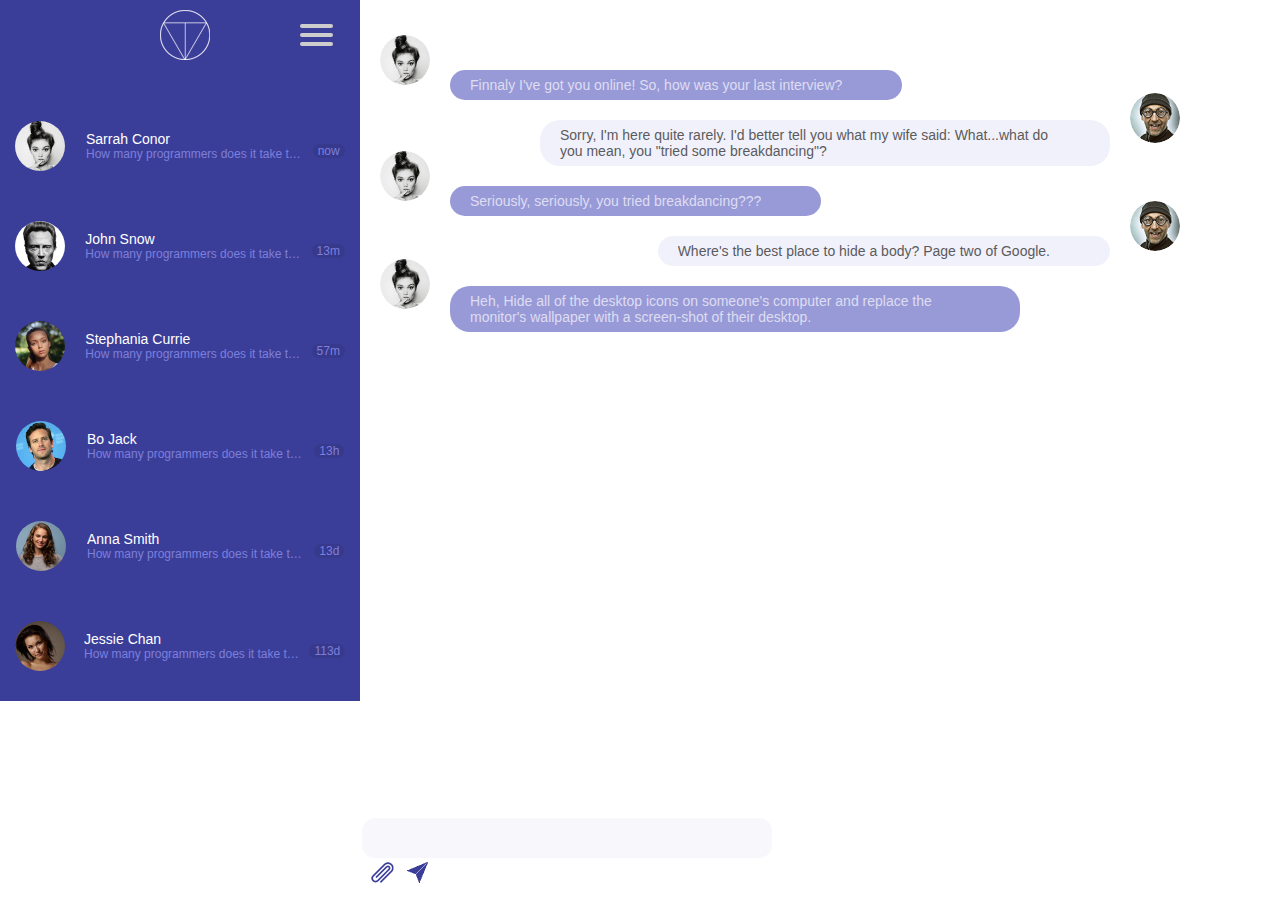
==== index.html @ f7f2d91d "redesigned last conversation in flexbox" ====
<!DOCTYPE html>
<html lang="en">
<head>
    <meta charset="UTF-8">
    <title>Chat Application</title>
    <link rel="icon" href="mg/favicon-128.png" sizes="128x128" type="image/png">
    <link href="normalize.css" rel="stylesheet" type="text/css">
    <link rel="stylesheet" href="style.css" type="text/css">
</head>
<body>
    <!-- ENTER FORM -->
    <div class="enter">
        <div class="enter-tab">
            <input type="radio" id="signin" name="enter-tab-1" checked>
            <label for="signin">Sign in</label>
            <input type="radio" id="signup" name="enter-tab-1">
            <label for="signup">Sign up</label> 
    <!-- SIGN IN FORM -->
            <div class="signin-form">
                <div class="signin-form__email">
                    <input type="email" name="email" placeholder="Email" title="Enter your email" required/>
                </div>
                <div class="signin-form__password">
                    <input type="password" name="password" placeholder="Password" title="Enter your password" required/>
                </div>
                <div class="signin-form__button">
                    <label for="signin">
                        <input type="submit" name="signin" value="Sign in">
                    </label>
                </div>
                <div class="signin-form__recovery">
                    <a href="">Forgot your password?</a>
                </div>
            </div>
    <!-- SIGN UP FORM -->
            <div class="signup-form">
                <div class="signup-form__email">
                    <input type="email" name="email" placeholder="email" title="Enter your email" required/>
                </div>
                <div class="signup-form__fullname">
                    <input type="text" name="firstname" placeholder="first name" title="Enter your first name" required/>
                </div>
                <div class="signup-form__fullname">
                    <input type="text" name="lastdname" placeholder="last name" title="Enter your last name" required/>
                </div>
                <div class="signup-form__password">
                    <input type="password" name="password" placeholder="password" title="Enter your password" required/>
                </div>
                <div class="signup-form__password">
                    <input type="password" name="confirm-password" placeholder="confirm password" title="Confirm your password" required/>
                </div>
                <div class="signup-form__button">
                    <label for="signup">
                        <input type="submit" name="signup" value="Sign up">
                    </label>
                </div>
            </div>
        </div>
    </div> 
    
    <!-- END OF ENTER FORM -->
    
    <!-- CHAT -->
    <div class="chat">
    <!-- NAVIGATION -->
     <div class="chat-nav">
        <div class="chat__logo">
            <img class="logo" src="img/logotriangle.png" alt="chat logo"></img>
        </div>
        <!-- HAMBURGER MENU -->    
        <nav class="menu-show">
            <input type="checkbox"/>
            <span></span>
            <span></span>
            <span></span>
            <ul class="menu">
                <a href="#"><li>Profile</li></a>
                <a href="#"><li>Contacts</li></a>
                <a href="#"><li>Settings</li></a>
                <a href="#"><li>Sign out</li></a>
            </ul>
        </nav>
        <!-- Chat conversation list -->
        <nav class="chat-conv">
            <ul class="chat-conv__list">
                <li class="chat-conv__item">
                    <div class="chat-conv__image">
                         <img src="img/user2.png" class="chat-conv__photo" alt="conversation user avatar"></img>
                    </div>
                    <div class="chat-conv__message">
                         <h4 class="chat-conv__user_name">Sarrah Conor</h4>
                         <p class="chat-conv__preview">How many programmers does it take to...</p>
                    </div>
                    <time class="chat-conv__time">now</time>
                </li>
                <li class="chat-conv__item">
                    <div class="chat-conv__image">
                         <img src="img/user3.png" class="chat-conv__photo" alt="conversation user avatar"></img>
                    </div>
                    <div class="chat-conv__message">
                         <h4 class="chat-conv__user_name">John Snow</h4>
                         <p class="chat-conv__preview">How many programmers does it take to...</p>
                    </div>
                    <time class="chat-conv__time">13m</time>
                </li>
                <li class="chat-conv__item">
                    <div class="chat-conv__image">
                         <img src="img/user4.png" class="chat-conv__photo" alt="conversation user avatar"></img>
                    </div>
                    <div class="chat-conv__message">
                         <h4 class="chat-conv__user_name">Stephania Currie</h4>
                         <p class="chat-conv__preview">How many programmers does it take to...</p>
                    </div>
                    <time class="chat-conv__time">57m</time>
                </li>
                <li class="chat-conv__item">
                    <div class="chat-conv__image">
                         <img src="img/user5.png" class="chat-conv__photo" alt="conversation user avatar"></img>
                    </div>
                    <div class="chat-conv__message">
                         <h4 class="chat-conv__user_name">Bo Jack</h4>
                         <p class="chat-conv__preview">How many programmers does it take to...</p>
                    </div>
                    <time class="chat-conv__time">13h</time>
                </li>
                <li class="chat-conv__item">
                    <div class="chat-conv__image">
                         <img src="img/user6.png" class="chat-conv__photo" alt="conversation user avatar"></img>
                    </div>
                    <div class="chat-conv__message">
                         <h4 class="chat-conv__user_name">Anna Smith</h4>
                         <p class="chat-conv__preview">How many programmers does it take to...</p>
                    </div>
                    <time class="chat-conv__time">13d</time>
                </li>
                <li class="chat-conv__item">
                    <div class="chat-conv__image">
                         <img src="img/user7.png" class="chat-conv__photo" alt="conversation user avatar"></img>
                    </div>
                    <div class="chat-conv__message">
                         <h4 class="chat-conv__user_name">Jessie Chan</h4>
                         <p class="chat-conv__preview">How many programmers does it take to...</p>
                    </div>
                    <time class="chat-conv__time">113d</time>
                </li>
            </ul>
        </nav>
     </div>
     <!-- MESSAGING -->
     <div class="chat-main">
         <div class="chat-main__messaging">
            <div class="chat-main__item">
                <div class="chat-main__user">
                    <img src="img/user2.png" class="chat-main__photo" alt="user profile image"></img> 
                </div>
                <div class="chat-main-message">
                    <div class="chat-main-message__text">
                        Finnaly I've got you online! 
                        So, how was your last interview? 
                    </div>
                </div>
                 <div class="chat-main-message__time">
                        13:58
                </div>
            </div>
            <div class="chat-main__item">
                <div class="chat-main__user">
                    <img src="img/user1.png" class="chat-main__photo" alt="user profile image"></img> 
                </div>
                <div class="chat-main-message">
                    <div class="chat-main-message__text">
                        Sorry, I'm here quite rarely. I'd better tell you what my wife said:
                        What...what do you mean, you "tried some breakdancing"?
                    </div>
                </div>
                <div class="chat-main-message__time">
                        14:02
                </div>
            </div>
            <div class="chat-main__item">
                <div class="chat-main__user">
                    <img src="img/user2.png" class="chat-main__photo" alt="user profile image"></img> 
                </div>
                <div class="chat-main-message">
                    <div class="chat-main-message__text">
                        Seriously, seriously, you tried breakdancing???
                    </div>
                </div>
                <div class="chat-main-message__time">
                        14:03
                </div>
            </div>
            <div class="chat-main__item">
                <div class="chat-main__user">
                    <img src="img/user1.png" class="chat-main__photo" alt="user profile image"></img> 
                </div>
                <div class="chat-main-message">
                    <div class="chat-main-message__text">
                        Where's the best place to hide a body?
                        Page two of Google.   
                    </div>
                </div>
                <div class="chat-main-message__time">
                        16:36
                </div>
            </div>
            <div class="chat-main__item">
                <div class="chat-main__user">
                    <img src="img/user2.png" class="chat-main__photo" alt="user profile image"></img> 
                </div>
                <div class="chat-main-message">
                    <div class="chat-main-message__text">
                        Heh, Hide all of the desktop icons on someone's computer 
                        and replace the monitor's wallpaper with a screen-shot of their desktop.
                    </div>
                </div>
                <div class="chat-main-message__time">
                        16:38
                </div>
            </div>
        <!-- Sending message -->
            <form class="chat-main-send">
				<div contenteditable="true" class="chat-main-send__message" placeholder="Type something..."></div>
				<label for="attached_file">
                    <img class="attach_file_icon" src="img/attach.png"/>
                    <input type="file" name="attached_file" class="chat-main__attechment"/>
                </label>
				<input class="chat-main-send__button" type="image"  src="img/send-button.png" alt="Send"/>
			</form>
         </div>
     </div>
    </div>
</body>
</html>
---- style.css ----
/* styles for enter form*/
body
{
    margin: 0;
    padding: 0;
    color: #cdcdcd;
    font-family: "Avenir Next", "Avenir", sans-serif;
    background-color: #ffffff;
}
.enter {
    display: none; /* temporary hide */
    position: absolute;
    background-color: rgba(205, 205, 205, 0.7);
    width: 100%;
    height: 100%;
    z-index: 10;
}
.enter-tab {
    max-width: 60%;
    float: none;
    list-style: none;
    padding: 0;
    margin: 75px auto;
    border-bottom: 4px solid #3B3E99;
}
.enter-tab:after {
    content: '';
    display: table;
    clear: both;
}
.enter-tab input[type=radio] {
    display:none;
}
.enter-tab>label {
    display: block;
    float: left;    
    width: 50%;
    color: #989AD7;
    font-size: 30px;
    font-weight: normal;
    text-decoration: none;
    text-align: center;
    line-height: 2;
    outline: none;
    cursor: pointer;
    box-shadow: inset 0 4px #989AD7;
    border-bottom: 4px solid #989AD7;
    transition: all 0.5s;
    background-color: #ffffff;
}

.enter-tab>label:hover {
    color: #3B3E99;
    box-shadow: inset 0 4px #3B3E99;
    border-bottom: 4px solid #3B3E99;
}
.signin-form, .signup-form {
    display: none;
    width: 100%;
    float: left;
    padding: 15px;
    box-sizing: border-box;
    background-color:#ffffff;
}
/* bouncing animation*/
.signin-form * {
    animation: scale 0.7s ease-in-out;
}
.signup-form * {
    animation: scale 0.7s ease-in-out;
}
@keyframes scale {
  0% {
    transform: scale(0.9);
    opacity: 0;
    }
  50% {
    transform: scale(1.01);
    opacity: 0.5;
    }
  100% {
    transform: scale(1);
    opacity: 1;
  }
}
/* Appear */
.enter-tab #signin:checked + label,
.enter-tab #signup:checked + label {
    background: #ffffff;
    box-shadow: inset 0 4px #3B3E99;
    border-bottom: 4px solid #3B3E99;
    color: #3B3E99;
}
 
#signin:checked ~ .signin-form,
#signup:checked ~ .signup-form {
    display: block;
}
/* Input styles */
.signin-form>div, .signup-form>div {
    color: #2c4160;
    max-width: 80%;
    font-size: 20px;
    margin: auto;
    padding: 10px;
    text-align: center;
}
.signin-form input, .signup-form input {
    border: 4px solid #989AD7;
    margin: 0px;
    height: 32px;
    min-width: 280px;
    outline: none;
    font-size: 18px;
    box-sizing: border-box;
}
.signup-form__button input, .signin-form__button input {
    border: 4px solid #989AD7;
    margin: 0px;
    height: 32px;
    min-width: 280px;
    font-size: 18px;
    background-color: #989AD7;
    color: #3B3E99;
    box-sizing: border-box;
}
.signin-form__recovery {
    margin-top: 5px;
    padding: 0;
    border: 0;
}
.signin-form__recovery a {
    font-size: 12px;
    text-decoration: none;
    color: #F8F8FC;
    cursor: default;

}
/* Chat styles */
.chat {
    display: flex;
    height: 100%;
    min-width: 600px;
    max-width: 1200px;
}
/* Navigation styles*/
.chat-nav {
    background: #3B3E99;
    width: 30%;
    max-width: 380px;
    height: 100%
}
.chat__logo {
    margin: 10px 160px 10px 160px;
}
.logo {
    width: 50px;
    height: 50px;
}

/* Chat conversations styles */
.chat-conv {
    max-width: 380px;
    overflow-y: auto;
    display: flex;
}
.chat-conv__list {
    list-style: none;
    margin: 0;
    padding: 0;
    width: 100%;
    
}
.chat-conv__item {
    width: 100%;
    display: flex;
    height: 100px;
    justify-content: space-around;
}
.chat-conv__image {
    flex-shrink: 0;
    height: 50px;
    margin: 20px 10px;
}
.chat-conv__image>img {
    border-radius: 50%;
    width: 50px;
    height: 50px;
}
.chat-conv__message {
    flex-grow: 0;
    max-width: 60%;
}
.chat-conv__preview {
    flex-grow: 0;
    max-width: 220px;
    overflow: hidden;
    text-overflow: ellipsis;
    white-space: nowrap;
}
.chat-conv__item:hover {
    background: #F23F79;
    color: #ffffff;
}
.chat-conv__message h4 {
    color: #ffffff;
    flex-grow: 0;
    font-weight: normal;
    font-size: 14px;
    margin: 30px 0 0 0;
    max-width: 220px;
    overflow: hidden;
    text-overflow: ellipsis;
    
}
.chat-conv__message p {
    font-size: 12px;
    color: #7D7FDC;
    margin: 0;
}
.chat-conv__time {
    align-self: center;
    flex-direction: column;
    border-radius: 15px;
    background: #37398D;
    color: #7D7FDC;
    font-size: 12px;
    margin-right: 10px;
    max-width: 50px;
    padding: 0 5px;
    text-align: center;
}

/* Hamburger menu */
.menu-show {
    display: block;
    position: relative;
    top: -50px;
    left: 300px;
    z-index: 1;
}
.menu-show input {
    display: block;
    width: 40px;
    height: 32px;
    position: absolute;
    top: -7px;
    left: -5px;
    cursor: default;
    opacity: 0; 
    z-index: 2;
}
.menu-show span {
    display: block;
    width: 33px;
    height: 4px;
    margin-bottom: 5px;
    position: relative;
      
    background: #cdcdcd;
    border-radius: 3px;
      
    z-index: 1;
      
    transform-origin: 4px 0px;
      
    transition: transform 0.5s cubic-bezier(0.77,0.2,0.05,1.0),
                background 0.5s cubic-bezier(0.77,0.2,0.05,1.0),
                opacity 0.55s ease;
}
.menu-show span:first-child {
    transform-origin: 0% 0%;
}

.menu-show span:nth-last-child(2) {
    transform-origin: 0% 100%;
}
/* Transform hamburger into the cross */
.menu-show input:checked ~ span {
    opacity: 1;
    transform: rotate(45deg) translate(-2px, -1px);
    background: #cdcdcd;
}
.menu-show input:checked ~ span:nth-last-child(2) {
    opacity: 1;
    transform: rotate(-45deg) translate(0, -1px);
}
/* Hidding the middle piece of a hamburger */
.menu-show input:checked ~ span:nth-last-child(3) {
    opacity: 0;
    transform: rotate(0deg) scale(0.2, 0.2);
}
.menu {
    display: none;
    position: absolute;
    width: 300px;
    margin: -50px 0 0 0;
    padding-top: 125px;
    background: #ededed;
    list-style-type: none;
    /*   Some animation for menu
    transform-origin: 0% 0%;
    transform: translate(-100%, 0);
      
    transition: transform 0.5s cubic-bezier(0.77,0.2,0.05,1.0);*/
}

.menu li {
    padding: 10px 0;
    font-size: 22px;
}
.menu-show input:checked ~ ul {
    transform: scale(1.0, 1.0);
    opacity: 1;
}

/* Messaging field styles */
.chat_main {
    flex-grow: 1;
    width: 100%;
    max-width: 1200px;
}
.chat-main__messaging {
    position: relative;
	overflow: hidden;
	margin: 0 auto;
	padding: 50px 0;
	max-width: 940px;	
	font-size: 0;
}
.chat-main__item {
    position: relative;
	margin: 20px 0 20px 20px; 
	padding:0 180px 0 70px;
}
.chat-main__item:nth-child(even) {
    text-align:right;
    margin: 20px 20px 20px 0;
	padding:0 70px 0 180px;
}
.chat-main__user {
    position:absolute;
	top:50%;
	left:0;
	margin-top:-50px;
	overflow: hidden;
	width: 50px;
	height: 50px;
	border-radius: 50%;
	background: #DAADAE7;
	vertical-align: middle;
}
.chat-main__photo {
    position: absolute;
	top: 0;
	left: 0;
	width: 100%;
	border-radius: 50%;
	transition: all 200ms ease-in-out;
}
.chat-main__user:hover .chat-main__photo {
    top: -15%;
	left: -15%;
	width: 120%;
	height: 120%;
}
.chat-main__item:nth-child(even) .chat-main__user {
    left: auto;
    right: 0;
}
.chat-main-message {
    display: inline-block;
	position: relative;
	padding: 7px 20px;
	border-radius: 20px;
	background: #989AD7;
	vertical-align: middle;
	font-size: 14px;
	color: #DEDDF2;
	text-align:left;
}
.chat-main__item:nth-child(even) .chat-main-message {
	background: #F1F1FB;
	color: #5B5B5D;
}
.chat-main-message__time {
    float: right;
	margin: 0 0 0 10px;
	color: #8b8dc4;
	font-weight: normal;
}
.chat-main-message__text {
    overflow: hidden;
	margin: 0 40px 0 0;
	white-space: normal;
}
.chat-main-send {
    position: fixed;
    bottom: 5px;
    width: 100%;
    margin: 10px auto;
}

.chat-main-send__button {
    margin-left: 10px;
    width: 25px;
}
.chat-main-send__message {
    font-size: 14px;
    color: #8b8dc4;
    max-height: 100px;
    min-height: 30px;
    max-width: 400px;
    overflow: auto;
    outline: none;
    padding: 5px;
    background: #F8F8FC;
    border-radius: 15px;
    border: 2px solid #ffffff;
}
/* Replacing input with icon */
.chat-main__attechment {
    display: none;
}
.attach_file_icon {
    margin-left: 10px;
    width: 25px;
}
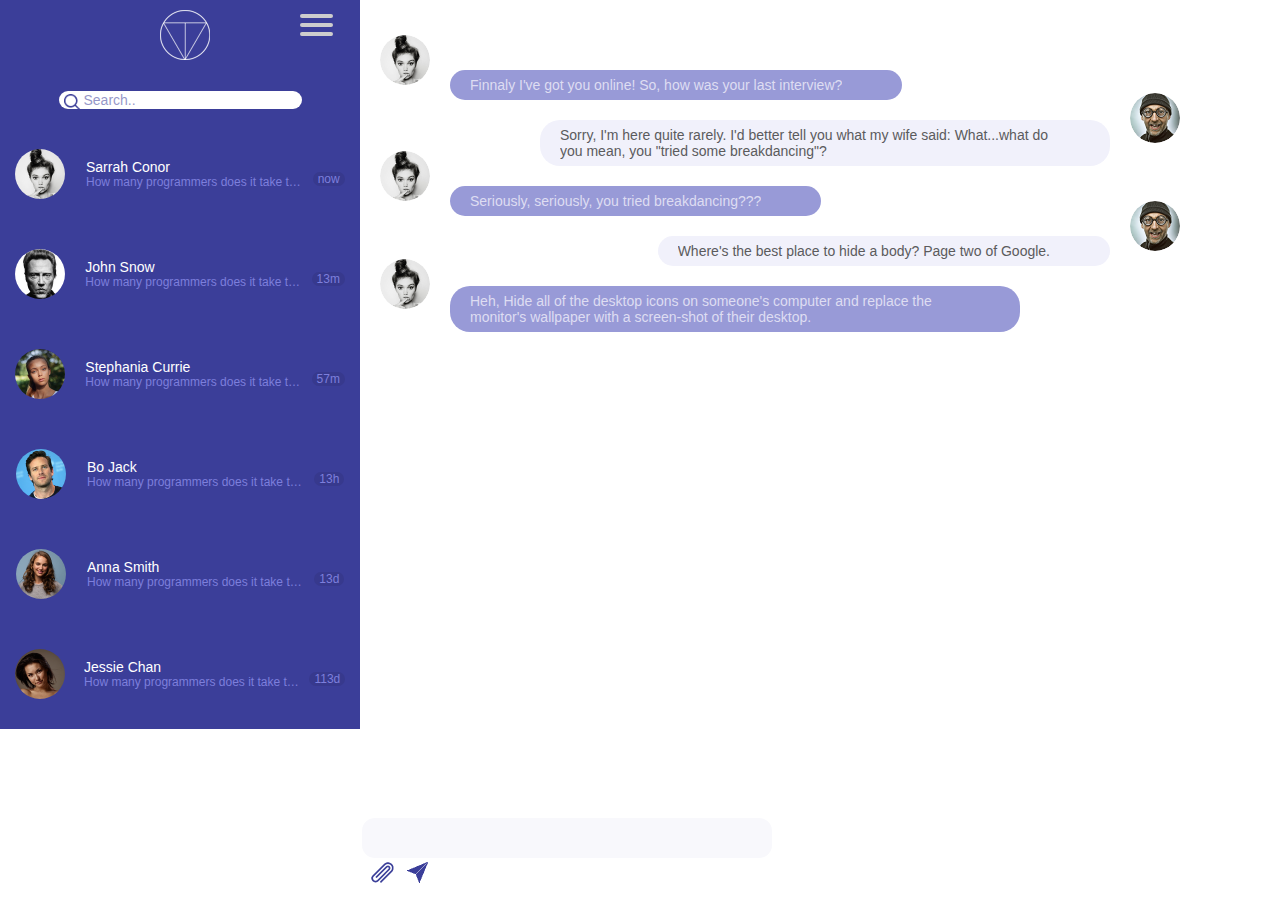
==== commit ac20d55e: "added search form in conversation list" ====
--- a/index.html
+++ b/index.html
@@ -64,6 +64,7 @@
     <div class="chat">
     <!-- NAVIGATION -->
      <div class="chat-nav">
+        
         <div class="chat__logo">
             <img class="logo" src="img/logotriangle.png" alt="chat logo"></img>
         </div>
@@ -80,6 +81,10 @@
                 <a href="#"><li>Sign out</li></a>
             </ul>
         </nav>
+        <!-- Search -->
+        <div class="chat-nav__search">
+            <input type="text" name="search" placeholder="Search..">
+        </div>
         <!-- Chat conversation list -->
         <nav class="chat-conv">
             <ul class="chat-conv__list">
--- a/style.css
+++ b/style.css
@@ -151,16 +151,37 @@
     height: 100%
 }
 .chat__logo {
-    margin: 10px 160px 10px 160px;
+    margin: 10px 160px 0 160px;
 }
 .logo {
     width: 50px;
     height: 50px;
 }
-
+/* Search styles */
+
+.chat-nav__search {
+    margin-bottom: 20px;
+    text-align: center;
+    width: 100%;
+
+}
+.chat-nav__search>input {
+    background-image: url(img/search-dark.png);
+    background-repeat: no-repeat;
+    background-size: 16px;
+    background-position: 5px 3px;
+    border-radius: 15px;
+    border: none;
+    color: #3B3E99;
+    font-size: 14px;
+    max-width: 220px;
+    outline: none;
+    padding-left: 25px;
+    width: 60%
+}
 /* Chat conversations styles */
 .chat-conv {
-    max-width: 380px;
+    max-width: 360px;
     overflow-y: auto;
     display: flex;
 }
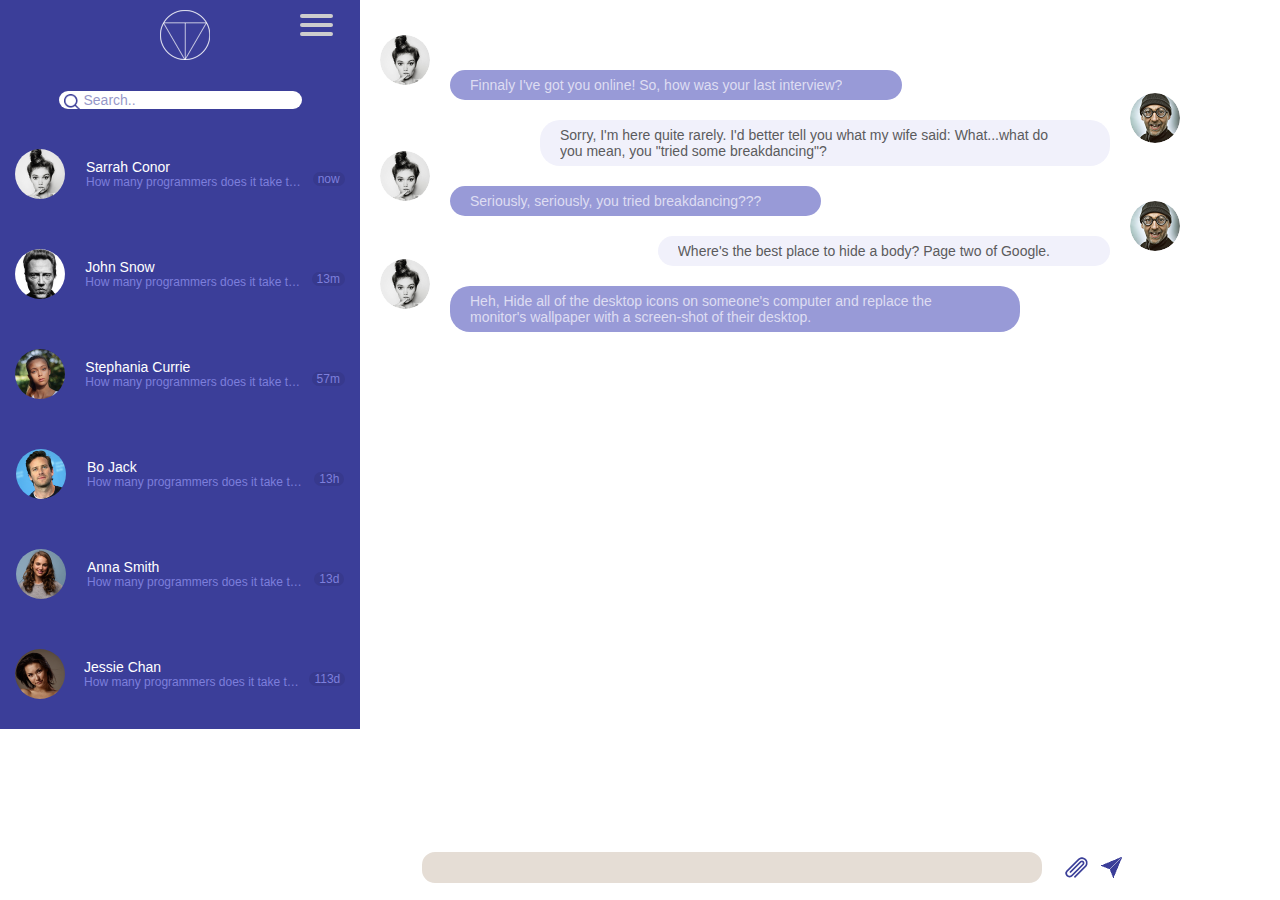
==== commit 3cf865a3: "made expanding sending form" ====
--- a/index.html
+++ b/index.html
@@ -63,177 +63,177 @@
     <!-- CHAT -->
     <div class="chat">
     <!-- NAVIGATION -->
-     <div class="chat-nav">
+         <div class="chat-nav">
         
-        <div class="chat__logo">
-            <img class="logo" src="img/logotriangle.png" alt="chat logo"></img>
-        </div>
-        <!-- HAMBURGER MENU -->    
-        <nav class="menu-show">
-            <input type="checkbox"/>
-            <span></span>
-            <span></span>
-            <span></span>
-            <ul class="menu">
-                <a href="#"><li>Profile</li></a>
-                <a href="#"><li>Contacts</li></a>
-                <a href="#"><li>Settings</li></a>
-                <a href="#"><li>Sign out</li></a>
-            </ul>
-        </nav>
-        <!-- Search -->
-        <div class="chat-nav__search">
-            <input type="text" name="search" placeholder="Search..">
-        </div>
-        <!-- Chat conversation list -->
-        <nav class="chat-conv">
-            <ul class="chat-conv__list">
-                <li class="chat-conv__item">
-                    <div class="chat-conv__image">
-                         <img src="img/user2.png" class="chat-conv__photo" alt="conversation user avatar"></img>
-                    </div>
-                    <div class="chat-conv__message">
-                         <h4 class="chat-conv__user_name">Sarrah Conor</h4>
-                         <p class="chat-conv__preview">How many programmers does it take to...</p>
-                    </div>
-                    <time class="chat-conv__time">now</time>
-                </li>
-                <li class="chat-conv__item">
-                    <div class="chat-conv__image">
-                         <img src="img/user3.png" class="chat-conv__photo" alt="conversation user avatar"></img>
-                    </div>
-                    <div class="chat-conv__message">
-                         <h4 class="chat-conv__user_name">John Snow</h4>
-                         <p class="chat-conv__preview">How many programmers does it take to...</p>
-                    </div>
-                    <time class="chat-conv__time">13m</time>
-                </li>
-                <li class="chat-conv__item">
-                    <div class="chat-conv__image">
-                         <img src="img/user4.png" class="chat-conv__photo" alt="conversation user avatar"></img>
-                    </div>
-                    <div class="chat-conv__message">
-                         <h4 class="chat-conv__user_name">Stephania Currie</h4>
-                         <p class="chat-conv__preview">How many programmers does it take to...</p>
-                    </div>
-                    <time class="chat-conv__time">57m</time>
-                </li>
-                <li class="chat-conv__item">
-                    <div class="chat-conv__image">
-                         <img src="img/user5.png" class="chat-conv__photo" alt="conversation user avatar"></img>
-                    </div>
-                    <div class="chat-conv__message">
-                         <h4 class="chat-conv__user_name">Bo Jack</h4>
-                         <p class="chat-conv__preview">How many programmers does it take to...</p>
-                    </div>
-                    <time class="chat-conv__time">13h</time>
-                </li>
-                <li class="chat-conv__item">
-                    <div class="chat-conv__image">
-                         <img src="img/user6.png" class="chat-conv__photo" alt="conversation user avatar"></img>
-                    </div>
-                    <div class="chat-conv__message">
-                         <h4 class="chat-conv__user_name">Anna Smith</h4>
-                         <p class="chat-conv__preview">How many programmers does it take to...</p>
-                    </div>
-                    <time class="chat-conv__time">13d</time>
-                </li>
-                <li class="chat-conv__item">
-                    <div class="chat-conv__image">
-                         <img src="img/user7.png" class="chat-conv__photo" alt="conversation user avatar"></img>
-                    </div>
-                    <div class="chat-conv__message">
-                         <h4 class="chat-conv__user_name">Jessie Chan</h4>
-                         <p class="chat-conv__preview">How many programmers does it take to...</p>
-                    </div>
-                    <time class="chat-conv__time">113d</time>
-                </li>
-            </ul>
-        </nav>
-     </div>
-     <!-- MESSAGING -->
-     <div class="chat-main">
-         <div class="chat-main__messaging">
-            <div class="chat-main__item">
-                <div class="chat-main__user">
-                    <img src="img/user2.png" class="chat-main__photo" alt="user profile image"></img> 
-                </div>
-                <div class="chat-main-message">
-                    <div class="chat-main-message__text">
-                        Finnaly I've got you online! 
-                        So, how was your last interview? 
-                    </div>
-                </div>
-                 <div class="chat-main-message__time">
-                        13:58
-                </div>
-            </div>
-            <div class="chat-main__item">
-                <div class="chat-main__user">
-                    <img src="img/user1.png" class="chat-main__photo" alt="user profile image"></img> 
-                </div>
-                <div class="chat-main-message">
-                    <div class="chat-main-message__text">
-                        Sorry, I'm here quite rarely. I'd better tell you what my wife said:
-                        What...what do you mean, you "tried some breakdancing"?
-                    </div>
-                </div>
-                <div class="chat-main-message__time">
-                        14:02
-                </div>
-            </div>
-            <div class="chat-main__item">
-                <div class="chat-main__user">
-                    <img src="img/user2.png" class="chat-main__photo" alt="user profile image"></img> 
-                </div>
-                <div class="chat-main-message">
-                    <div class="chat-main-message__text">
-                        Seriously, seriously, you tried breakdancing???
-                    </div>
-                </div>
-                <div class="chat-main-message__time">
-                        14:03
-                </div>
-            </div>
-            <div class="chat-main__item">
-                <div class="chat-main__user">
-                    <img src="img/user1.png" class="chat-main__photo" alt="user profile image"></img> 
-                </div>
-                <div class="chat-main-message">
-                    <div class="chat-main-message__text">
-                        Where's the best place to hide a body?
-                        Page two of Google.   
-                    </div>
-                </div>
-                <div class="chat-main-message__time">
-                        16:36
-                </div>
-            </div>
-            <div class="chat-main__item">
-                <div class="chat-main__user">
-                    <img src="img/user2.png" class="chat-main__photo" alt="user profile image"></img> 
-                </div>
-                <div class="chat-main-message">
-                    <div class="chat-main-message__text">
-                        Heh, Hide all of the desktop icons on someone's computer 
-                        and replace the monitor's wallpaper with a screen-shot of their desktop.
-                    </div>
-                </div>
-                <div class="chat-main-message__time">
-                        16:38
-                </div>
-            </div>
-        <!-- Sending message -->
-            <form class="chat-main-send">
-				<div contenteditable="true" class="chat-main-send__message" placeholder="Type something..."></div>
-				<label for="attached_file">
-                    <img class="attach_file_icon" src="img/attach.png"/>
-                    <input type="file" name="attached_file" class="chat-main__attechment"/>
-                </label>
-				<input class="chat-main-send__button" type="image"  src="img/send-button.png" alt="Send"/>
-			</form>
+            <div class="chat__logo">
+                <img class="logo" src="img/logotriangle.png" alt="chat logo"></img>
+            </div>
+    <!-- HAMBURGER MENU -->    
+            <nav class="menu-show">
+                <input type="checkbox"/>
+                <span></span>
+                <span></span>
+                <span></span>
+                <ul class="menu">
+                    <a href="#"><li>Profile</li></a>
+                    <a href="#"><li>Contacts</li></a>
+                    <a href="#"><li>Settings</li></a>
+                    <a href="#"><li>Sign out</li></a>
+                </ul>
+            </nav>
+    <!-- SEARCH -->
+            <div class="chat-nav__search">
+                <input type="text" name="search" placeholder="Search..">
+            </div>
+    <!-- CHAT CONVERSATION LIST -->
+            <nav class="chat-conv">
+                <ul class="chat-conv__list">
+                    <li class="chat-conv__item">
+                        <div class="chat-conv__image">
+                             <img src="img/user2.png" class="chat-conv__photo" alt="conversation user avatar"></img>
+                        </div>
+                        <div class="chat-conv__message">
+                             <h4 class="chat-conv__user_name">Sarrah Conor</h4>
+                             <p class="chat-conv__preview">How many programmers does it take to...</p>
+                        </div>
+                        <time class="chat-conv__time">now</time>
+                    </li>
+                    <li class="chat-conv__item">
+                        <div class="chat-conv__image">
+                             <img src="img/user3.png" class="chat-conv__photo" alt="conversation user avatar"></img>
+                        </div>
+                        <div class="chat-conv__message">
+                             <h4 class="chat-conv__user_name">John Snow</h4>
+                             <p class="chat-conv__preview">How many programmers does it take to...</p>
+                        </div>
+                        <time class="chat-conv__time">13m</time>
+                    </li>
+                    <li class="chat-conv__item">
+                        <div class="chat-conv__image">
+                             <img src="img/user4.png" class="chat-conv__photo" alt="conversation user avatar"></img>
+                        </div>
+                        <div class="chat-conv__message">
+                             <h4 class="chat-conv__user_name">Stephania Currie</h4>
+                             <p class="chat-conv__preview">How many programmers does it take to...</p>
+                        </div>
+                        <time class="chat-conv__time">57m</time>
+                    </li>
+                    <li class="chat-conv__item">
+                        <div class="chat-conv__image">
+                             <img src="img/user5.png" class="chat-conv__photo" alt="conversation user avatar"></img>
+                        </div>
+                        <div class="chat-conv__message">
+                             <h4 class="chat-conv__user_name">Bo Jack</h4>
+                             <p class="chat-conv__preview">How many programmers does it take to...</p>
+                        </div>
+                        <time class="chat-conv__time">13h</time>
+                    </li>
+                    <li class="chat-conv__item">
+                        <div class="chat-conv__image">
+                             <img src="img/user6.png" class="chat-conv__photo" alt="conversation user avatar"></img>
+                        </div>
+                        <div class="chat-conv__message">
+                             <h4 class="chat-conv__user_name">Anna Smith</h4>
+                             <p class="chat-conv__preview">How many programmers does it take to...</p>
+                        </div>
+                        <time class="chat-conv__time">13d</time>
+                    </li>
+                    <li class="chat-conv__item">
+                        <div class="chat-conv__image">
+                             <img src="img/user7.png" class="chat-conv__photo" alt="conversation user avatar"></img>
+                        </div>
+                        <div class="chat-conv__message">
+                             <h4 class="chat-conv__user_name">Jessie Chan</h4>
+                             <p class="chat-conv__preview">How many programmers does it take to...</p>
+                        </div>
+                        <time class="chat-conv__time">113d</time>
+                    </li>
+                </ul>
+            </nav>
          </div>
-     </div>
+    <!-- MESSAGING -->
+        <main class="chat-main">
+            <div class="chat-main__messaging">
+                <div class="chat-main__item">
+                    <div class="chat-main__user">
+                        <img src="img/user2.png" class="chat-main__photo" alt="user profile image"></img> 
+                    </div>
+                    <div class="chat-main-message">
+                        <div class="chat-main-message__text">
+                            Finnaly I've got you online! 
+                            So, how was your last interview? 
+                        </div>
+                    </div>
+                     <div class="chat-main-message__time">
+                            13:58
+                    </div>
+                </div>
+                <div class="chat-main__item">
+                    <div class="chat-main__user">
+                        <img src="img/user1.png" class="chat-main__photo" alt="user profile image"></img> 
+                    </div>
+                    <div class="chat-main-message">
+                        <div class="chat-main-message__text">
+                            Sorry, I'm here quite rarely. I'd better tell you what my wife said:
+                            What...what do you mean, you "tried some breakdancing"?
+                        </div>
+                    </div>
+                    <div class="chat-main-message__time">
+                            14:02
+                    </div>
+                </div>
+                <div class="chat-main__item">
+                    <div class="chat-main__user">
+                        <img src="img/user2.png" class="chat-main__photo" alt="user profile image"></img> 
+                    </div>
+                    <div class="chat-main-message">
+                        <div class="chat-main-message__text">
+                            Seriously, seriously, you tried breakdancing???
+                        </div>
+                    </div>
+                    <div class="chat-main-message__time">
+                            14:03
+                    </div>
+                </div>
+                <div class="chat-main__item">
+                    <div class="chat-main__user">
+                        <img src="img/user1.png" class="chat-main__photo" alt="user profile image"></img> 
+                    </div>
+                    <div class="chat-main-message">
+                        <div class="chat-main-message__text">
+                            Where's the best place to hide a body?
+                            Page two of Google.   
+                        </div>
+                    </div>
+                    <div class="chat-main-message__time">
+                            16:36
+                    </div>
+                </div>
+                <div class="chat-main__item">
+                    <div class="chat-main__user">
+                        <img src="img/user2.png" class="chat-main__photo" alt="user profile image"></img> 
+                    </div>
+                    <div class="chat-main-message">
+                        <div class="chat-main-message__text">
+                            Heh, Hide all of the desktop icons on someone's computer 
+                            and replace the monitor's wallpaper with a screen-shot of their desktop.
+                        </div>
+                    </div>
+                    <div class="chat-main-message__time">
+                            16:38
+                    </div>
+                </div>
+    <!-- SENDING MESSAGE FORM -->
+                <form class="chat-main-send">
+    				<div contenteditable="true" class="chat-main-send__message"></div>
+    				<label for="attached_file">
+                        <img class="attach_file_icon" src="img/attach.png"/>
+                        <input type="file" name="attached_file" class="chat-main__attechment"/>
+                    </label>
+    				<input class="chat-main-send__button" type="image"  src="img/send-button.png" alt="Send"/>
+    			</form>
+            </div>
+        </main>
     </div>
 </body>
 </html>--- a/style.css
+++ b/style.css
@@ -416,28 +416,37 @@
 	white-space: normal;
 }
 .chat-main-send {
+    align-items: flex-end;
+    display: flex;
     position: fixed;
     bottom: 5px;
     width: 100%;
     margin: 10px auto;
+    text-align: center;
 }
 
 .chat-main-send__button {
     margin-left: 10px;
+    margin-bottom: 5px;
     width: 25px;
+    height: 25px;
 }
 .chat-main-send__message {
     font-size: 14px;
     color: #8b8dc4;
-    max-height: 100px;
-    min-height: 30px;
-    max-width: 400px;
+    max-height: 80px;
+    min-height: 21px;
+    max-width: 800px;
+    min-width: 600px;
+    margin-left: 60px;
+    margin-right: 10px;
     overflow: auto;
     outline: none;
-    padding: 5px;
-    background: #F8F8FC;
+    padding: 5px 10px 5px 10px;
+    background: #e5ddd5;    /*F8F8FC;*/
     border-radius: 15px;
     border: 2px solid #ffffff;
+    text-align: left;
 }
 /* Replacing input with icon */
 .chat-main__attechment {
@@ -445,5 +454,6 @@
 }
 .attach_file_icon {
     margin-left: 10px;
+    margin-bottom: 5px;
     width: 25px;
 }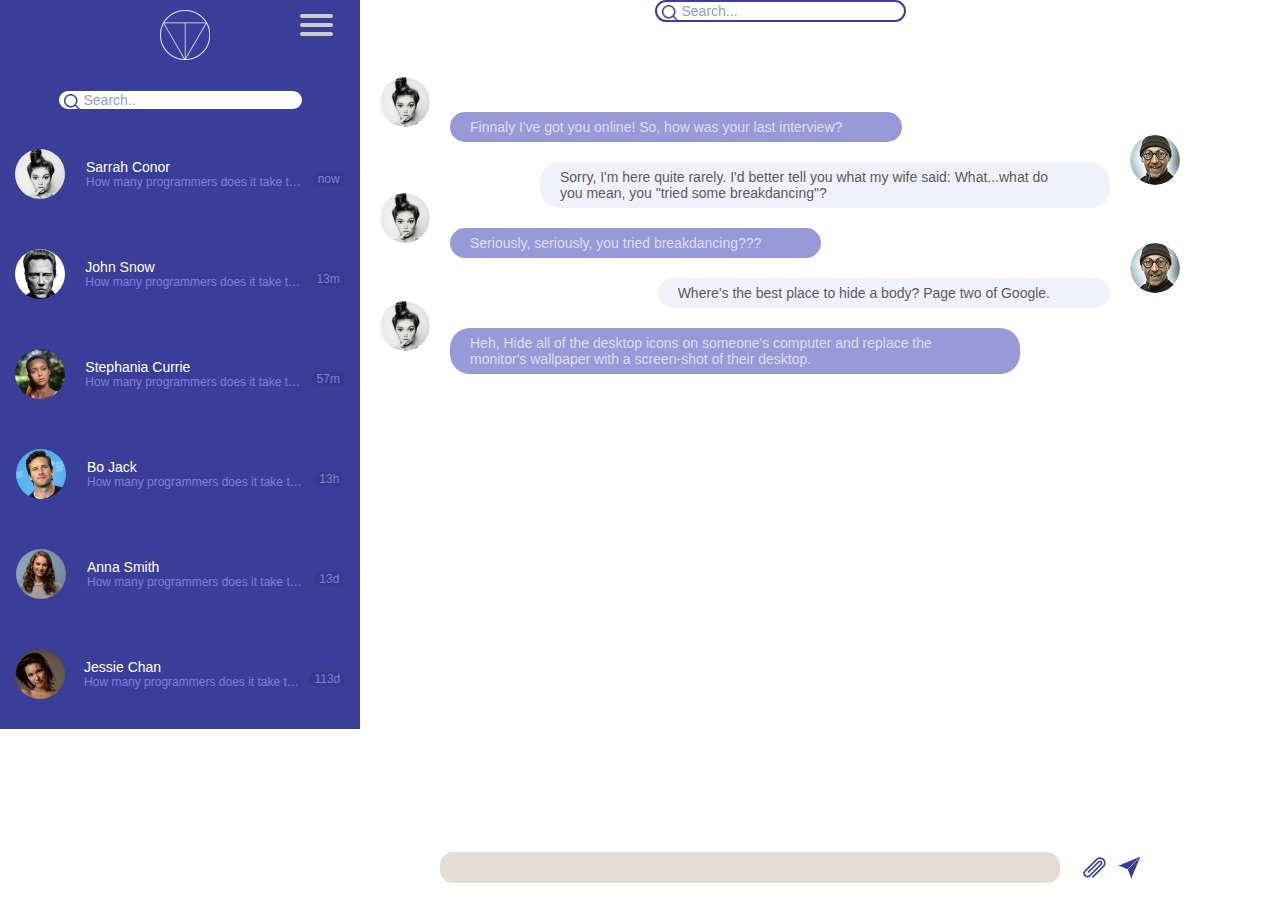
==== commit 78f377e7: "added search to main chat" ====
--- a/index.html
+++ b/index.html
@@ -153,6 +153,14 @@
          </div>
     <!-- MESSAGING -->
         <main class="chat-main">
+            <header>
+                <div class="chat-main__search">
+                    <input type="text" name="search" placeholder="Search..."/>
+                </div>
+                <div class="chat-main__info">
+                    
+                </div>
+            </header>
             <div class="chat-main__messaging">
                 <div class="chat-main__item">
                     <div class="chat-main__user">
--- a/style.css
+++ b/style.css
@@ -239,6 +239,9 @@
     color: #7D7FDC;
     margin: 0;
 }
+.chat-conv__item:hover .chat-conv__preview {
+    color: #ffffff!important;
+}
 .chat-conv__time {
     align-self: center;
     flex-direction: column;
@@ -251,7 +254,10 @@
     padding: 0 5px;
     text-align: center;
 }
-
+.chat-conv__item:hover .chat-conv__time {
+    background: #ffffff !important;
+    color: #F23F79 !important;
+}
 /* Hamburger menu */
 .menu-show {
     display: block;
@@ -341,6 +347,28 @@
     width: 100%;
     max-width: 1200px;
 }
+.chat-main__search {
+    margin-bottom: 20px;
+    text-align: center;
+    width: 100%;
+
+}
+.chat-main__search>input {
+    background-image: url(img/search-dark.png);
+    background-repeat: no-repeat;
+    background-size: 16px;
+    background-position: 5px 3px;
+    border-radius: 15px;
+    border: 2px solid #3B3E99;
+    color: #3B3E99;
+    font-size: 14px;
+    min-width: 220px;
+    max-width: 480px;
+    padding-left: 25px;
+}
+.chat-main__search>input:focus {
+    outline: none;
+}
 .chat-main__messaging {
     position: relative;
 	overflow: hidden;
@@ -418,6 +446,9 @@
 .chat-main-send {
     align-items: flex-end;
     display: flex;
+    flex-grow: 0;
+    justify-content: center;
+    max-width: 860px;
     position: fixed;
     bottom: 5px;
     width: 100%;
@@ -438,7 +469,6 @@
     min-height: 21px;
     max-width: 800px;
     min-width: 600px;
-    margin-left: 60px;
     margin-right: 10px;
     overflow: auto;
     outline: none;
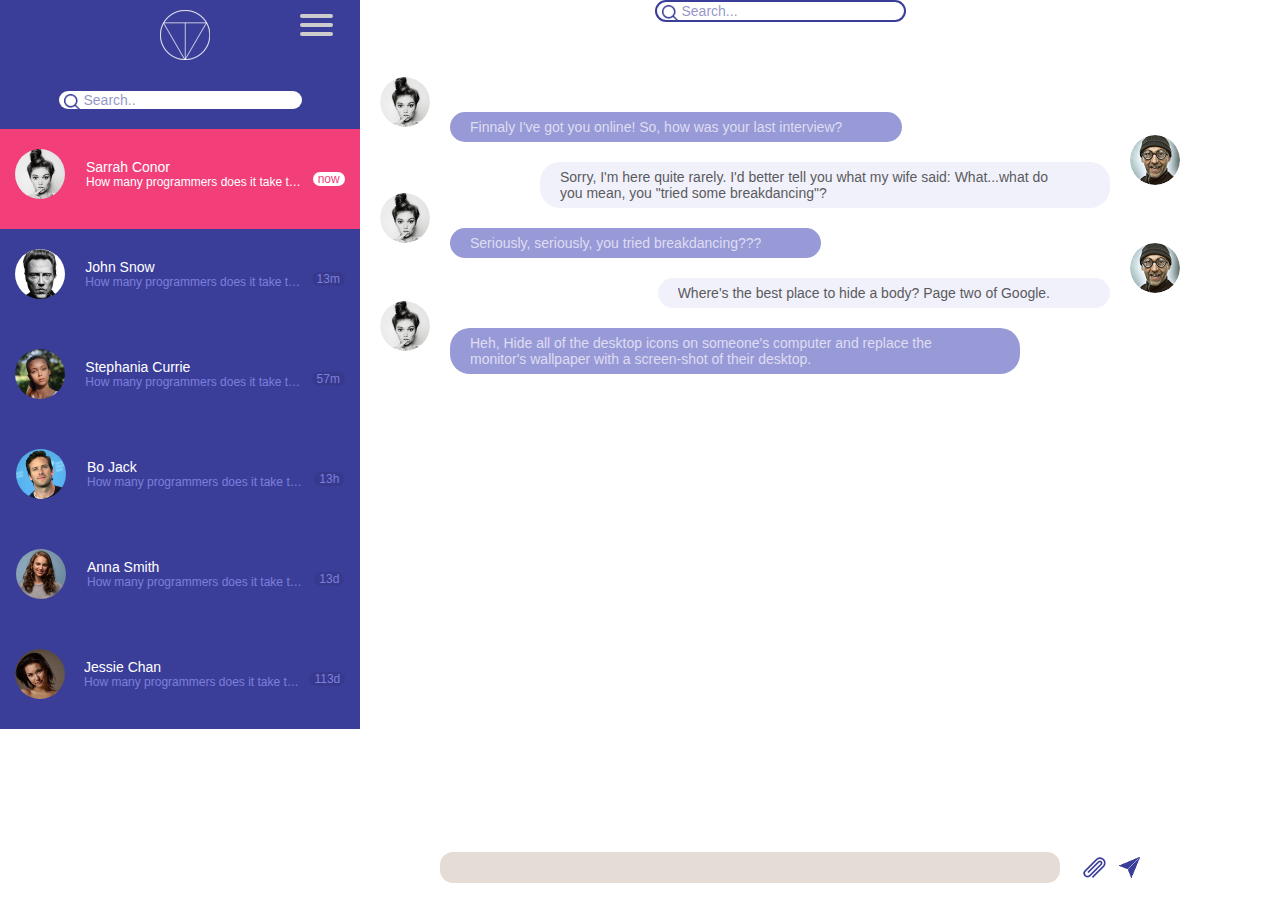
==== commit 005d5338: "added search to main chat1" ====
--- a/index.html
+++ b/index.html
@@ -3,7 +3,7 @@
 <head>
     <meta charset="UTF-8">
     <title>Chat Application</title>
-    <link rel="icon" href="mg/favicon-128.png" sizes="128x128" type="image/png">
+    <link rel="icon" href="img/favicon-128.png" sizes="128x128" type="image/png">
     <link href="normalize.css" rel="stylesheet" type="text/css">
     <link rel="stylesheet" href="style.css" type="text/css">
 </head>
@@ -88,7 +88,7 @@
     <!-- CHAT CONVERSATION LIST -->
             <nav class="chat-conv">
                 <ul class="chat-conv__list">
-                    <li class="chat-conv__item">
+                    <li class="chat-conv-active__item">
                         <div class="chat-conv__image">
                              <img src="img/user2.png" class="chat-conv__photo" alt="conversation user avatar"></img>
                         </div>
@@ -157,7 +157,7 @@
                 <div class="chat-main__search">
                     <input type="text" name="search" placeholder="Search..."/>
                 </div>
-                <div class="chat-main__info">
+                <div class="chat-main-active__info">
                     
                 </div>
             </header>
--- a/style.css
+++ b/style.css
@@ -193,10 +193,18 @@
     
 }
 .chat-conv__item {
-    width: 100%;
     display: flex;
     height: 100px;
     justify-content: space-around;
+    width: 100%;
+}
+.chat-conv-active__item {
+    background: #F23F79;
+    color: #ffffff;
+    display: flex;
+    height: 100px;
+    justify-content: space-around;
+    width: 100%;
 }
 .chat-conv__image {
     flex-shrink: 0;
@@ -218,6 +226,13 @@
     overflow: hidden;
     text-overflow: ellipsis;
     white-space: nowrap;
+}
+.chat-conv-active__item .chat-conv__preview {
+    color: #ffffff;
+}
+.chat-conv-active__item>time {
+    background: #ffffff;
+    color: #F23F79;
 }
 .chat-conv__item:hover {
     background: #F23F79;
@@ -319,17 +334,7 @@
 }
 .menu {
     display: none;
-    position: absolute;
-    width: 300px;
-    margin: -50px 0 0 0;
-    padding-top: 125px;
-    background: #ededed;
     list-style-type: none;
-    /*   Some animation for menu
-    transform-origin: 0% 0%;
-    transform: translate(-100%, 0);
-      
-    transition: transform 0.5s cubic-bezier(0.77,0.2,0.05,1.0);*/
 }
 
 .menu li {
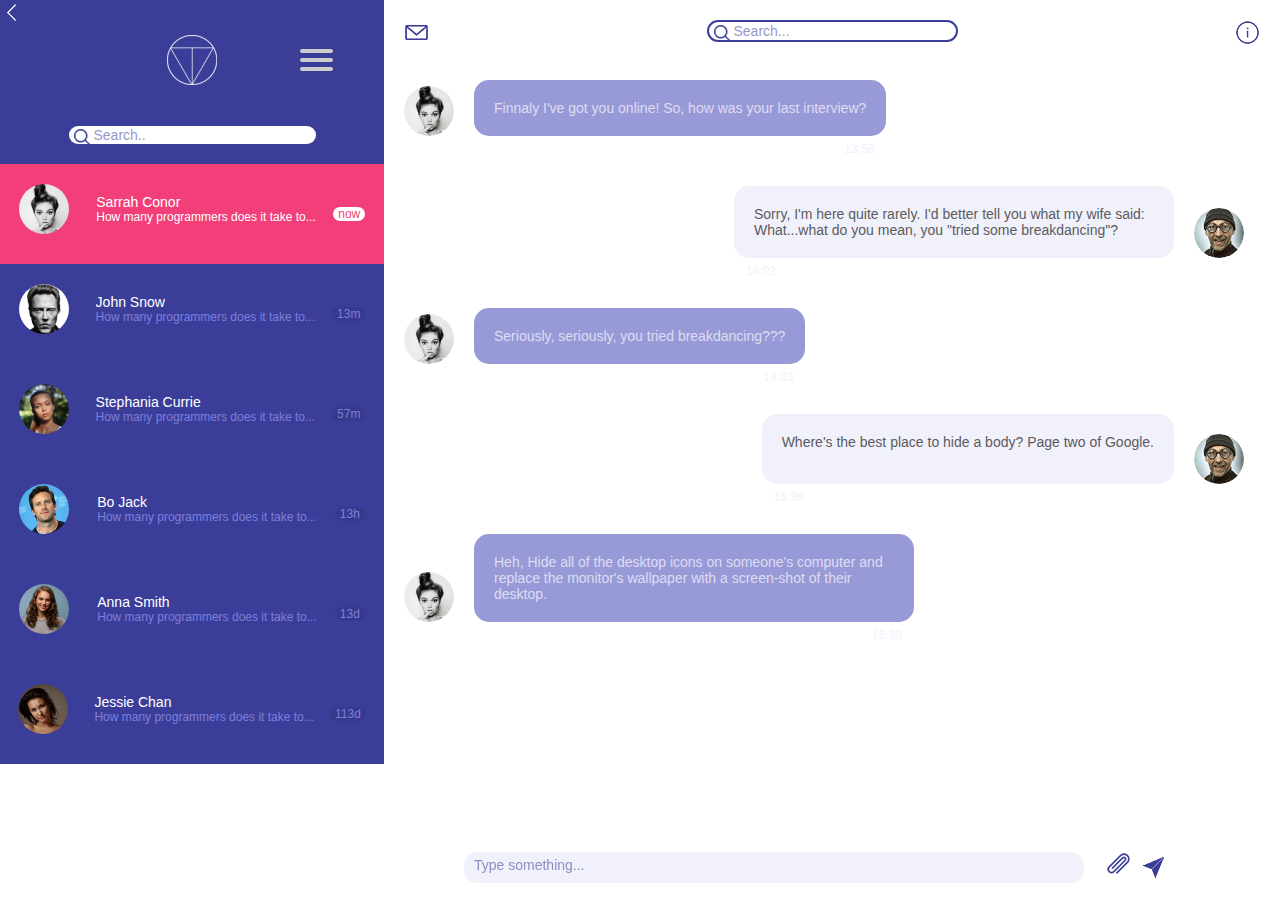
==== commit 221a36c3: "made main chat with flex" ====
--- a/index.html
+++ b/index.html
@@ -64,7 +64,9 @@
     <div class="chat">
     <!-- NAVIGATION -->
          <div class="chat-nav">
-        
+            <div class="chat-nav__hide">
+                <input type="checkbox" name="hide-nav" checked/>
+            </div>
             <div class="chat__logo">
                 <img class="logo" src="img/logotriangle.png" alt="chat logo"></img>
             </div>
@@ -153,12 +155,15 @@
          </div>
     <!-- MESSAGING -->
         <main class="chat-main">
-            <header>
+            <header class="chat-main-header">
+                <div class="chat-main__new_message">
+                    <input type="checkbox" name="new_message"/>
+                </div>
                 <div class="chat-main__search">
                     <input type="text" name="search" placeholder="Search..."/>
                 </div>
                 <div class="chat-main-active__info">
-                    
+                    <input type="checkbox" name="conversation__info"/> 
                 </div>
             </header>
             <div class="chat-main__messaging">
@@ -167,24 +172,20 @@
                         <img src="img/user2.png" class="chat-main__photo" alt="user profile image"></img> 
                     </div>
                     <div class="chat-main-message">
-                        <div class="chat-main-message__text">
                             Finnaly I've got you online! 
                             So, how was your last interview? 
-                        </div>
                     </div>
                      <div class="chat-main-message__time">
                             13:58
                     </div>
                 </div>
-                <div class="chat-main__item">
+                <div class="chat-main__item-me">
                     <div class="chat-main__user">
                         <img src="img/user1.png" class="chat-main__photo" alt="user profile image"></img> 
                     </div>
                     <div class="chat-main-message">
-                        <div class="chat-main-message__text">
                             Sorry, I'm here quite rarely. I'd better tell you what my wife said:
                             What...what do you mean, you "tried some breakdancing"?
-                        </div>
                     </div>
                     <div class="chat-main-message__time">
                             14:02
@@ -195,23 +196,19 @@
                         <img src="img/user2.png" class="chat-main__photo" alt="user profile image"></img> 
                     </div>
                     <div class="chat-main-message">
-                        <div class="chat-main-message__text">
                             Seriously, seriously, you tried breakdancing???
-                        </div>
                     </div>
                     <div class="chat-main-message__time">
                             14:03
                     </div>
                 </div>
-                <div class="chat-main__item">
+                <div class="chat-main__item-me">
                     <div class="chat-main__user">
                         <img src="img/user1.png" class="chat-main__photo" alt="user profile image"></img> 
                     </div>
                     <div class="chat-main-message">
-                        <div class="chat-main-message__text">
                             Where's the best place to hide a body?
                             Page two of Google.   
-                        </div>
                     </div>
                     <div class="chat-main-message__time">
                             16:36
@@ -222,10 +219,8 @@
                         <img src="img/user2.png" class="chat-main__photo" alt="user profile image"></img> 
                     </div>
                     <div class="chat-main-message">
-                        <div class="chat-main-message__text">
                             Heh, Hide all of the desktop icons on someone's computer 
                             and replace the monitor's wallpaper with a screen-shot of their desktop.
-                        </div>
                     </div>
                     <div class="chat-main-message__time">
                             16:38
@@ -233,7 +228,7 @@
                 </div>
     <!-- SENDING MESSAGE FORM -->
                 <form class="chat-main-send">
-    				<div contenteditable="true" class="chat-main-send__message"></div>
+    				<div contenteditable="true" class="chat-main-send__message"><span>Type something...</span></div>
     				<label for="attached_file">
                         <img class="attach_file_icon" src="img/attach.png"/>
                         <input type="file" name="attached_file" class="chat-main__attechment"/>
--- a/style.css
+++ b/style.css
@@ -86,7 +86,7 @@
 /* Appear */
 .enter-tab #signin:checked + label,
 .enter-tab #signup:checked + label {
-    background: #ffffff;
+    background-color: #ffffff;
     box-shadow: inset 0 4px #3B3E99;
     border-bottom: 4px solid #3B3E99;
     color: #3B3E99;
@@ -141,17 +141,27 @@
     display: flex;
     height: 100%;
     min-width: 600px;
-    max-width: 1200px;
+    max-width: 1280px;
 }
 /* Navigation styles*/
 .chat-nav {
-    background: #3B3E99;
+    background-color: #3B3E99;
     width: 30%;
-    max-width: 380px;
-    height: 100%
+    max-width: 400px;
+    height: 100%;
+    display: flex;
+    flex-direction: column;
+}
+.chat-nav__hide {
+    background-image: url(img/arrow.png);
+    width: 25px;
+    height: 25px;
+}
+.chat-nav__hide>input {
+    display: none;
 }
 .chat__logo {
-    margin: 10px 160px 0 160px;
+    margin: 10px auto;
 }
 .logo {
     width: 50px;
@@ -181,7 +191,7 @@
 }
 /* Chat conversations styles */
 .chat-conv {
-    max-width: 360px;
+    max-width: 400px;
     overflow-y: auto;
     display: flex;
 }
@@ -199,7 +209,7 @@
     width: 100%;
 }
 .chat-conv-active__item {
-    background: #F23F79;
+    background-color: #F23F79;
     color: #ffffff;
     display: flex;
     height: 100px;
@@ -348,14 +358,28 @@
 
 /* Messaging field styles */
 .chat_main {
-    flex-grow: 1;
-    width: 100%;
-    max-width: 1200px;
+    flex-grow: 0;
+    width: 100%;
+    max-width: 1280px;
+    min-width: 400px;
+}
+/* Chat header */
+.chat-main-header {
+    background-color: #fff;
+    display: flex;
+    flex-grow: 0;
+    width: 70%;
+    max-width: 900px;
+    padding-top: 20px;
+    
+    height: 60px;
+    position: fixed;
+    z-index: 1;
+    flex-direction: row;
+    justify-content: space-between;
 }
 .chat-main__search {
     margin-bottom: 20px;
-    text-align: center;
-    width: 100%;
 
 }
 .chat-main__search>input {
@@ -374,35 +398,163 @@
 .chat-main__search>input:focus {
     outline: none;
 }
+.chat-main-active__info {
+    background-image: url("img/info.png");
+    width: 25px;
+    height: 25px;
+    margin-right: 20px;
+}
+.chat-main__new_message {
+    background-image: url("img/letter.png");
+    width: 25px;
+    height: 25px;
+    margin-left: 20px;
+}
+.chat-main__new_message>input, .chat-main-active__info>input {
+    display: none;
+}
+/* Chat messaging */
+/* Flex */
 .chat-main__messaging {
+    display: flex;
+    flex-direction: column;
+    margin: 80px auto 0 auto;
+    max-width: 100vw;
+    min-width: 880px;
+    overflow: hidden;
+}
+.chat-main__item {
+    align-self: flex-start;
+    display: flex;
+    flex-direction: row;
+    font-size: 14px;
+    margin-bottom: 30px;
+    margin-left: 20px;
+    overflow-y: auto;
+    padding-bottom: 20px;
     position: relative;
-	overflow: hidden;
-	margin: 0 auto;
-	padding: 50px 0;
-	max-width: 940px;	
-	font-size: 0;
-}
-.chat-main__item {
+    vertical-align: middle;
+    text-align: left;
+    max-width: fit-content;
+}
+.chat-main__item-me {
+    align-self: flex-end;
+    display: flex;
+    flex-direction: row;
+    justify-content: flex-end;
+    font-size: 14px;
+    margin-bottom: 30px;
+    margin-right: 20px;
+    min-height: 70px;
+    overflow-y: auto;
+    padding-bottom: 20px;
     position: relative;
-	margin: 20px 0 20px 20px; 
-	padding:0 180px 0 70px;
-}
-.chat-main__item:nth-child(even) {
-    text-align:right;
-    margin: 20px 20px 20px 0;
-	padding:0 70px 0 180px;
+    vertical-align: middle;
+    text-align: right;
+    max-width: fit-content;
 }
 .chat-main__user {
-    position:absolute;
-	top:50%;
-	left:0;
-	margin-top:-50px;
+    margin-top: 0px;
+    position: relative;
 	overflow: hidden;
 	width: 50px;
 	height: 50px;
 	border-radius: 50%;
-	background: #DAADAE7;
+}
+.chat-main__item-me>.chat-main__user {
+    position: absolute;
+    bottom: 20px;
+    right: 0;
+}
+.chat-main__item>.chat-main__user {
+    position: absolute;
+    bottom: 20px;
+    left: 0;
+}
+.chat-main__photo {
+    position: absolute;
+    bottom: 0px;
+    left: 0;
+	width: 50px;
+	border-radius: 50%;
+	transition: all 200ms ease-in-out;
+}
+.chat-main__user:hover .chat-main__photo {
+    top: -15%;
+	left: -15%;
+	width: 120%;
+	height: 120%;
+}
+.chat-main-message {
+    border-radius: 15px;
+	background-color: #989AD7;
 	vertical-align: middle;
+	font-size: 14px;
+	color: #DEDDF2;
+	margin-left: 70px;
+	margin-right: 0;
+	max-width: 400px;
+	padding: 20px;
+	text-align:left;
+	white-space: normal;
+}
+.chat-main__item-me>.chat-main-message {
+	background-color: #F1F1FB;
+	color: #5B5B5D;
+	margin-left: 0;
+	margin-right: 70px;
+	max-width: 400px;
+	padding: 20px;
+	text-align: left;
+	white-space: normal;
+}
+.chat-main-message__time {
+    color: #F1F1FB;
+    font-size: 12px;
+    bottom: 0;
+    position: absolute;
+    right: 12px;
+    
+}
+.chat-main__item-me>.chat-main-message__time {
+    bottom: 0;
+    left: 12px;
+    text-align: left;
+}
+/* ALL With Relative
+.chat-main__messaging {
+    position: relative;
+	overflow: hidden;
+	margin-top: 60px;
+	margin-right: auto;
+	margin-bottom: 0;
+	margin-left: auto;
+	padding: 50px 0;
+	max-width: 940px;	
+	font-size: 0;
+}
+.chat-main__item {
+    position: relative;
+	margin: 30px 0 20px 20px; 
+	padding: 0 180px 0 70px;
+}
+.chat-main__item:nth-child(even) {
+    text-align: right;
+    margin: 30px 30px 20px 0;
+	padding: 0 70px 0 180px;
+}
+.chat-main__user {
+    margin-top: 0px;
+    position: absolute;
+	top: -50%;
+	left: 0;
+	overflow: hidden;
+	width: 50px;
+	height: 50px;
+	border-radius: 50%;
+}
+.chat-main__user:nth-child(even) {
+    top: -10%;
 }
 .chat-main__photo {
     position: absolute;
@@ -438,7 +590,6 @@
 	color: #5B5B5D;
 }
 .chat-main-message__time {
-    float: right;
 	margin: 0 0 0 10px;
 	color: #8b8dc4;
 	font-weight: normal;
@@ -447,7 +598,8 @@
     overflow: hidden;
 	margin: 0 40px 0 0;
 	white-space: normal;
-}
+}*/
+
 .chat-main-send {
     align-items: flex-end;
     display: flex;
@@ -478,10 +630,13 @@
     overflow: auto;
     outline: none;
     padding: 5px 10px 5px 10px;
-    background: #e5ddd5;    /*F8F8FC;*/
+    background: #F1F1FB;    /*F8F8FC;*/
     border-radius: 15px;
     border: 2px solid #ffffff;
     text-align: left;
+}
+.chat-main-send__message:focus>span {
+    display: none;
 }
 /* Replacing input with icon */
 .chat-main__attechment {
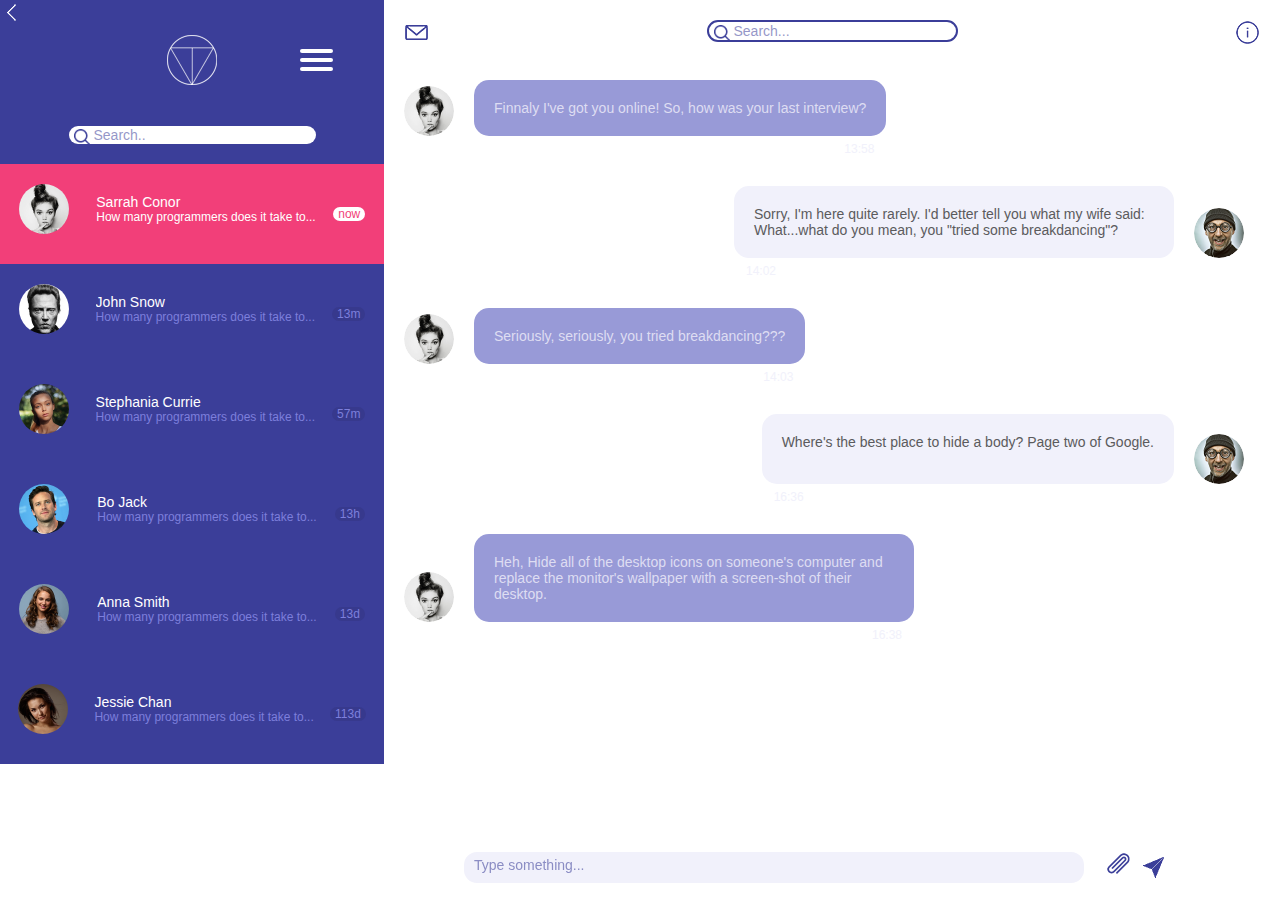
==== commit bb5c62a3: "start using scss" ====
--- a/index.html
+++ b/index.html
@@ -65,29 +65,31 @@
     <!-- NAVIGATION -->
          <div class="chat-nav">
             <div class="chat-nav__hide">
-                <input type="checkbox" name="hide-nav" checked/>
+                <input type="checkbox"/>
+                <span></span>
+                <span></span>
             </div>
             <div class="chat__logo">
                 <img class="logo" src="img/logotriangle.png" alt="chat logo"></img>
             </div>
-    <!-- HAMBURGER MENU -->    
-            <nav class="menu-show">
+        <!-- HAMBURGER MENU -->    
+            <nav class="chat-menu-show">
                 <input type="checkbox"/>
                 <span></span>
                 <span></span>
                 <span></span>
-                <ul class="menu">
+                <ul class="chat-menu">
                     <a href="#"><li>Profile</li></a>
                     <a href="#"><li>Contacts</li></a>
                     <a href="#"><li>Settings</li></a>
                     <a href="#"><li>Sign out</li></a>
                 </ul>
             </nav>
-    <!-- SEARCH -->
+        <!-- SEARCH -->
             <div class="chat-nav__search">
                 <input type="text" name="search" placeholder="Search..">
             </div>
-    <!-- CHAT CONVERSATION LIST -->
+        <!-- CHAT CONVERSATION LIST -->
             <nav class="chat-conv">
                 <ul class="chat-conv__list">
                     <li class="chat-conv-active__item">
@@ -226,7 +228,7 @@
                             16:38
                     </div>
                 </div>
-    <!-- SENDING MESSAGE FORM -->
+        <!-- SENDING MESSAGE FORM -->
                 <form class="chat-main-send">
     				<div contenteditable="true" class="chat-main-send__message"><span>Type something...</span></div>
     				<label for="attached_file">
--- a/style.css
+++ b/style.css
@@ -5,7 +5,7 @@
     padding: 0;
     color: #cdcdcd;
     font-family: "Avenir Next", "Avenir", sans-serif;
-    background-color: #ffffff;
+    background-color: #fff;
 }
 .enter {
     display: none; /* temporary hide */
@@ -23,7 +23,7 @@
     margin: 75px auto;
     border-bottom: 4px solid #3B3E99;
 }
-.enter-tab:after {
+.enter-tab::after {
     content: '';
     display: table;
     clear: both;
@@ -98,7 +98,6 @@
 }
 /* Input styles */
 .signin-form>div, .signup-form>div {
-    color: #2c4160;
     max-width: 80%;
     font-size: 20px;
     margin: auto;
@@ -115,13 +114,13 @@
     box-sizing: border-box;
 }
 .signup-form__button input, .signin-form__button input {
-    border: 4px solid #989AD7;
+    border: 4px solid #3B3E99;
     margin: 0px;
     height: 32px;
     min-width: 280px;
     font-size: 18px;
-    background-color: #989AD7;
-    color: #3B3E99;
+    background-color: #3B3E99;
+    color: #FFF;
     box-sizing: border-box;
 }
 .signin-form__recovery {
@@ -189,7 +188,84 @@
     padding-left: 25px;
     width: 60%
 }
-/* Chat conversations styles */
+
+/* Hide conversation info */
+.chat-nav__hide {
+    display: block;
+    position: relative;
+}
+/* Hamburger menu */
+.chat-menu-show {
+    display: block;
+    position: relative;
+    top: -50px;
+    left: 300px;
+}
+.chat-menu-show input {
+    display: block;
+    width: 40px;
+    height: 32px;
+    position: absolute;
+    top: -7px;
+    left: -5px;
+    cursor: default;
+    opacity: 0; 
+    z-index: 2;
+}
+.chat-menu-show span {
+    display: block;
+    width: 33px;
+    height: 4px;
+    margin-bottom: 5px;
+    position: relative;
+      
+    background: #fff;
+    border-radius: 3px;
+      
+      
+    transform-origin: 4px 0px;
+      
+    transition: transform 0.5s cubic-bezier(0.77,0.2,0.05,1.0),
+                background 0.5s cubic-bezier(0.77,0.2,0.05,1.0),
+                opacity 0.55s ease;
+}
+.chat-menu-show span:first-child {
+    transform-origin: 0% 0%;
+}
+
+.chat-menu-show span:nth-last-child(2) {
+    transform-origin: 0% 100%;
+}
+/* Transform hamburger into the cross */
+.chat-menu-show input:checked ~ span {
+    opacity: 1;
+    transform: rotate(45deg) translate(-2px, -1px);
+    background: #cdcdcd;
+}
+.chat-menu-show input:checked ~ span:nth-last-child(2) {
+    opacity: 1;
+    transform: rotate(-45deg) translate(0, -1px);
+}
+/* Hidding the middle piece of a hamburger */
+.chat-menu-show input:checked ~ span:nth-last-child(3) {
+    opacity: 0;
+    transform: rotate(0deg) scale(0.2, 0.2);
+}
+.chat-menu {
+    display: none;
+    list-style-type: none;
+}
+
+.chat-menu li {
+    padding: 10px 0;
+    font-size: 22px;
+}
+.chat-menu-show input:checked ~ ul {
+    transform: scale(1.0, 1.0);
+    opacity: 1;
+}
+
+/* Chat last conversations styles */
 .chat-conv {
     max-width: 400px;
     overflow-y: auto;
@@ -283,80 +359,7 @@
     background: #ffffff !important;
     color: #F23F79 !important;
 }
-/* Hamburger menu */
-.menu-show {
-    display: block;
-    position: relative;
-    top: -50px;
-    left: 300px;
-    z-index: 1;
-}
-.menu-show input {
-    display: block;
-    width: 40px;
-    height: 32px;
-    position: absolute;
-    top: -7px;
-    left: -5px;
-    cursor: default;
-    opacity: 0; 
-    z-index: 2;
-}
-.menu-show span {
-    display: block;
-    width: 33px;
-    height: 4px;
-    margin-bottom: 5px;
-    position: relative;
-      
-    background: #cdcdcd;
-    border-radius: 3px;
-      
-    z-index: 1;
-      
-    transform-origin: 4px 0px;
-      
-    transition: transform 0.5s cubic-bezier(0.77,0.2,0.05,1.0),
-                background 0.5s cubic-bezier(0.77,0.2,0.05,1.0),
-                opacity 0.55s ease;
-}
-.menu-show span:first-child {
-    transform-origin: 0% 0%;
-}
-
-.menu-show span:nth-last-child(2) {
-    transform-origin: 0% 100%;
-}
-/* Transform hamburger into the cross */
-.menu-show input:checked ~ span {
-    opacity: 1;
-    transform: rotate(45deg) translate(-2px, -1px);
-    background: #cdcdcd;
-}
-.menu-show input:checked ~ span:nth-last-child(2) {
-    opacity: 1;
-    transform: rotate(-45deg) translate(0, -1px);
-}
-/* Hidding the middle piece of a hamburger */
-.menu-show input:checked ~ span:nth-last-child(3) {
-    opacity: 0;
-    transform: rotate(0deg) scale(0.2, 0.2);
-}
-.menu {
-    display: none;
-    list-style-type: none;
-}
-
-.menu li {
-    padding: 10px 0;
-    font-size: 22px;
-}
-.menu-show input:checked ~ ul {
-    transform: scale(1.0, 1.0);
-    opacity: 1;
-}
-
-/* Messaging field styles */
+/* Messaging part styles */
 .chat_main {
     flex-grow: 0;
     width: 100%;
@@ -414,7 +417,6 @@
     display: none;
 }
 /* Chat messaging */
-/* Flex */
 .chat-main__messaging {
     display: flex;
     flex-direction: column;
@@ -521,85 +523,7 @@
     left: 12px;
     text-align: left;
 }
-/* ALL With Relative
-.chat-main__messaging {
-    position: relative;
-	overflow: hidden;
-	margin-top: 60px;
-	margin-right: auto;
-	margin-bottom: 0;
-	margin-left: auto;
-	padding: 50px 0;
-	max-width: 940px;	
-	font-size: 0;
-}
-.chat-main__item {
-    position: relative;
-	margin: 30px 0 20px 20px; 
-	padding: 0 180px 0 70px;
-}
-.chat-main__item:nth-child(even) {
-    text-align: right;
-    margin: 30px 30px 20px 0;
-	padding: 0 70px 0 180px;
-}
-.chat-main__user {
-    margin-top: 0px;
-    position: absolute;
-	top: -50%;
-	left: 0;
-	overflow: hidden;
-	width: 50px;
-	height: 50px;
-	border-radius: 50%;
-}
-.chat-main__user:nth-child(even) {
-    top: -10%;
-}
-.chat-main__photo {
-    position: absolute;
-	top: 0;
-	left: 0;
-	width: 100%;
-	border-radius: 50%;
-	transition: all 200ms ease-in-out;
-}
-.chat-main__user:hover .chat-main__photo {
-    top: -15%;
-	left: -15%;
-	width: 120%;
-	height: 120%;
-}
-.chat-main__item:nth-child(even) .chat-main__user {
-    left: auto;
-    right: 0;
-}
-.chat-main-message {
-    display: inline-block;
-	position: relative;
-	padding: 7px 20px;
-	border-radius: 20px;
-	background: #989AD7;
-	vertical-align: middle;
-	font-size: 14px;
-	color: #DEDDF2;
-	text-align:left;
-}
-.chat-main__item:nth-child(even) .chat-main-message {
-	background: #F1F1FB;
-	color: #5B5B5D;
-}
-.chat-main-message__time {
-	margin: 0 0 0 10px;
-	color: #8b8dc4;
-	font-weight: normal;
-}
-.chat-main-message__text {
-    overflow: hidden;
-	margin: 0 40px 0 0;
-	white-space: normal;
-}*/
-
+/* Send message styles */
 .chat-main-send {
     align-items: flex-end;
     display: flex;
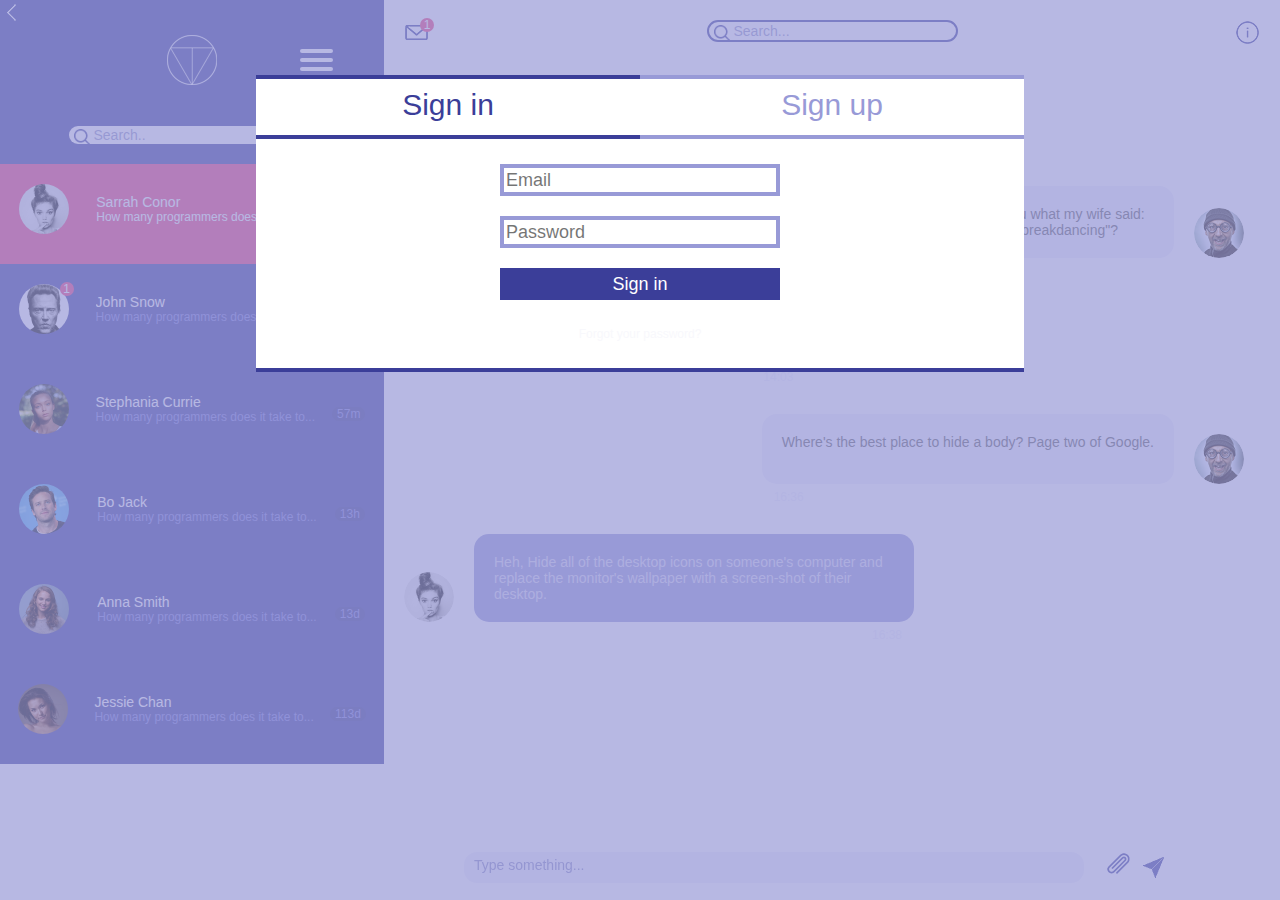
==== commit 1a342943: "badge added" ====
--- a/index.html
+++ b/index.html
@@ -9,7 +9,7 @@
 </head>
 <body>
     <!-- ENTER FORM -->
-    <div class="enter">
+    <div id ="enter" class="enter">
         <div class="enter-tab">
             <input type="radio" id="signin" name="enter-tab-1" checked>
             <label for="signin">Sign in</label>
@@ -17,41 +17,41 @@
             <label for="signup">Sign up</label> 
     <!-- SIGN IN FORM -->
             <div class="signin-form">
-                <div class="signin-form__email">
+                <div>
                     <input type="email" name="email" placeholder="Email" title="Enter your email" required/>
                 </div>
-                <div class="signin-form__password">
+                <div>
                     <input type="password" name="password" placeholder="Password" title="Enter your password" required/>
                 </div>
-                <div class="signin-form__button">
+                <div class="form__button">
                     <label for="signin">
-                        <input type="submit" name="signin" value="Sign in">
+                        <input id="hide" type="submit" name="signin" value="Sign in">
                     </label>
                 </div>
-                <div class="signin-form__recovery">
+                <div class="form__recovery">
                     <a href="">Forgot your password?</a>
                 </div>
             </div>
     <!-- SIGN UP FORM -->
             <div class="signup-form">
-                <div class="signup-form__email">
-                    <input type="email" name="email" placeholder="email" title="Enter your email" required/>
-                </div>
-                <div class="signup-form__fullname">
-                    <input type="text" name="firstname" placeholder="first name" title="Enter your first name" required/>
-                </div>
-                <div class="signup-form__fullname">
-                    <input type="text" name="lastdname" placeholder="last name" title="Enter your last name" required/>
-                </div>
-                <div class="signup-form__password">
-                    <input type="password" name="password" placeholder="password" title="Enter your password" required/>
-                </div>
-                <div class="signup-form__password">
-                    <input type="password" name="confirm-password" placeholder="confirm password" title="Confirm your password" required/>
-                </div>
-                <div class="signup-form__button">
+                <div>
+                    <input type="email" name="email" placeholder="Email" title="Enter your email" required/>
+                </div>
+                <div>
+                    <input type="text" name="firstname" placeholder="First name" title="Enter your first name" required/>
+                </div>
+                <div>
+                    <input type="text" name="lastdname" placeholder="Last name" title="Enter your last name" required/>
+                </div>
+                <div>
+                    <input type="password" name="password" placeholder="Password" title="Enter your password" required/>
+                </div>
+                <div>
+                    <input type="password" name="confirm-password" placeholder="Confirm password" title="Confirm your password" required/>
+                </div>
+                <div class="form__button">
                     <label for="signup">
-                        <input type="submit" name="signup" value="Sign up">
+                        <input id="hider" type="submit" name="signup" value="Sign up">
                     </label>
                 </div>
             </div>
@@ -103,7 +103,7 @@
                         <time class="chat-conv__time">now</time>
                     </li>
                     <li class="chat-conv__item">
-                        <div class="chat-conv__image">
+                        <div class="chat-conv__image badge" data-badge="1">
                              <img src="img/user3.png" class="chat-conv__photo" alt="conversation user avatar"></img>
                         </div>
                         <div class="chat-conv__message">
@@ -158,7 +158,7 @@
     <!-- MESSAGING -->
         <main class="chat-main">
             <header class="chat-main-header">
-                <div class="chat-main__new_message">
+                <div class="chat-main__new_message badge" data-badge="1">
                     <input type="checkbox" name="new_message"/>
                 </div>
                 <div class="chat-main__search">
@@ -240,5 +240,6 @@
             </div>
         </main>
     </div>
+    <script src="js/main.js"></script>
 </body>
 </html>--- a/style.css
+++ b/style.css
@@ -8,9 +8,9 @@
     background-color: #fff;
 }
 .enter {
-    display: none; /* temporary hide */
+    /*display: none; /* temporary hide */
     position: absolute;
-    background-color: rgba(205, 205, 205, 0.7);
+    background-color: rgba(152, 154, 215, 0.7);
     width: 100%;
     height: 100%;
     z-index: 10;
@@ -113,7 +113,7 @@
     font-size: 18px;
     box-sizing: border-box;
 }
-.signup-form__button input, .signin-form__button input {
+.form__button input {
     border: 4px solid #3B3E99;
     margin: 0px;
     height: 32px;
@@ -123,12 +123,12 @@
     color: #FFF;
     box-sizing: border-box;
 }
-.signin-form__recovery {
+.form__recovery {
     margin-top: 5px;
     padding: 0;
     border: 0;
 }
-.signin-form__recovery a {
+.form__recovery a {
     font-size: 12px;
     text-decoration: none;
     color: #F8F8FC;
@@ -240,7 +240,7 @@
 .chat-menu-show input:checked ~ span {
     opacity: 1;
     transform: rotate(45deg) translate(-2px, -1px);
-    background: #cdcdcd;
+    background: #fff;
 }
 .chat-menu-show input:checked ~ span:nth-last-child(2) {
     opacity: 1;
@@ -286,7 +286,7 @@
 }
 .chat-conv-active__item {
     background-color: #F23F79;
-    color: #ffffff;
+    color: #fff;
     display: flex;
     height: 100px;
     justify-content: space-around;
@@ -301,6 +301,26 @@
     border-radius: 50%;
     width: 50px;
     height: 50px;
+}
+/* Badge Styles */
+.badge {
+   position:relative;
+}
+.badge[data-badge]:after {
+   content: attr(data-badge);
+   position: absolute;
+   top: -2px;
+   right: -5px;
+   font-size: 12px;
+   background: #F23F79;
+   color: #fff;
+   width: 14px;
+   height: 14px;
+   text-align: center;
+   border-radius: 50%;
+}
+.badge[data-badge=””]:after {
+content: none;
 }
 .chat-conv__message {
     flex-grow: 0;
@@ -314,18 +334,18 @@
     white-space: nowrap;
 }
 .chat-conv-active__item .chat-conv__preview {
-    color: #ffffff;
+    color: #fff;
 }
 .chat-conv-active__item>time {
-    background: #ffffff;
+    background: #fff;
     color: #F23F79;
 }
 .chat-conv__item:hover {
     background: #F23F79;
-    color: #ffffff;
-}
-.chat-conv__message h4 {
-    color: #ffffff;
+    color: #fff;
+}
+h4 {
+    color: #fff;
     flex-grow: 0;
     font-weight: normal;
     font-size: 14px;
@@ -335,13 +355,13 @@
     text-overflow: ellipsis;
     
 }
-.chat-conv__message p {
+p {
     font-size: 12px;
     color: #7D7FDC;
     margin: 0;
 }
 .chat-conv__item:hover .chat-conv__preview {
-    color: #ffffff!important;
+    color: #fff !important;
 }
 .chat-conv__time {
     align-self: center;
